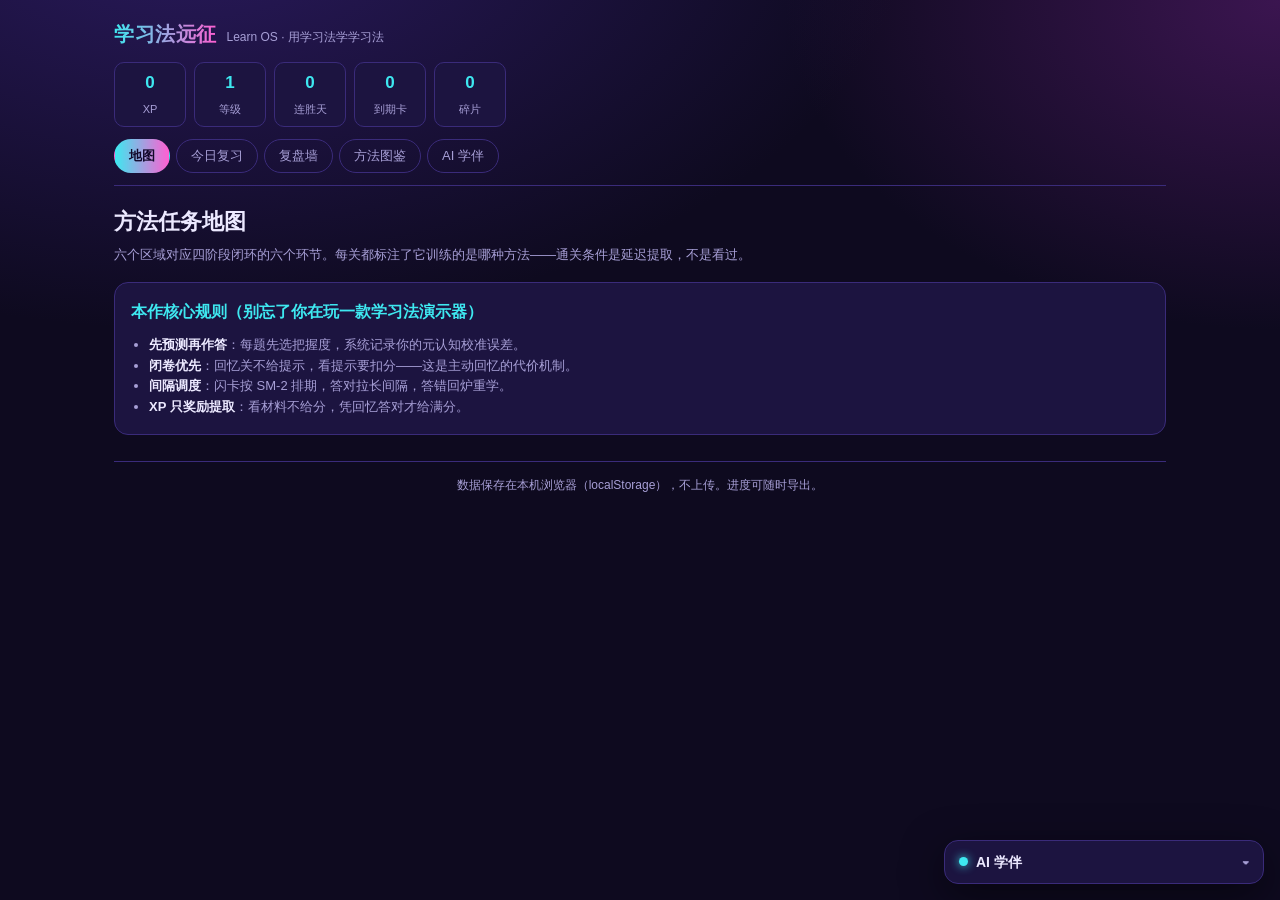
==== assets/scaffold/index.html @ c5a6604c "feat: learn-site-builder — 按学习科学生成学习网站的 AI skill - SKILL.md + 8 份方法论文档（学习科学 / 机制 / 内容配方 / 反模式 / 学伴 /" ====
<!DOCTYPE html>
<html lang="zh-CN">
<head>
<meta charset="utf-8">
<meta name="viewport" content="width=device-width,initial-scale=1,viewport-fit=cover">
<title>学习法远征 · Learn OS</title>
<link rel="stylesheet" href="styles.css">
</head>
<body>

<div id="app">

  <!-- ============ 顶部 HUD ============ -->
  <header class="hud">
    <div class="hud-left">
      <div class="logo">学习法远征</div>
      <div class="sub">Learn OS · 用学习法学学习法</div>
    </div>
    <div class="hud-stats">
      <div class="stat"><span class="v" id="hud-xp">0</span><span class="k">XP</span></div>
      <div class="stat"><span class="v" id="hud-lv">1</span><span class="k">等级</span></div>
      <div class="stat"><span class="v" id="hud-streak">0</span><span class="k">连胜天</span></div>
      <div class="stat"><span class="v" id="hud-due">0</span><span class="k">到期卡</span></div>
      <div class="stat"><span class="v" id="hud-frag">0</span><span class="k">碎片</span></div>
    </div>
    <nav class="hud-nav">
      <button class="tab active" data-view="map">地图</button>
      <button class="tab" data-view="recall">今日复习</button>
      <button class="tab" data-view="wall">复盘墙</button>
      <button class="tab" data-view="library">方法图鉴</button>
      <button class="tab" data-view="companion">AI 学伴</button>
    </nav>
  </header>

  <!-- ============ 主区 ============ -->
  <main id="main">

    <!-- ---------- 地图视图 ---------- -->
    <section class="view" id="view-map">
      <div class="view-head">
        <h1>方法任务地图</h1>
        <p>六个区域对应四阶段闭环的六个环节。每关都标注了它训练的是哪种方法——通关条件是延迟提取，不是看过。</p>
      </div>
      <div class="map" id="map-grid"></div>

      <div class="panel">
        <h3>本作核心规则（别忘了你在玩一款学习法演示器）</h3>
        <ul class="rules">
          <li><b>先预测再作答</b>：每题先选把握度，系统记录你的元认知校准误差。</li>
          <li><b>闭卷优先</b>：回忆关不给提示，看提示要扣分——这是主动回忆的代价机制。</li>
          <li><b>间隔调度</b>：闪卡按 SM-2 排期，答对拉长间隔，答错回炉重学。</li>
          <li><b>XP 只奖励提取</b>：看材料不给分，凭回忆答对才给满分。</li>
        </ul>
      </div>
    </section>

    <!-- ---------- 今日复习（SM-2 队列） ---------- -->
    <section class="view hidden" id="view-recall">
      <div class="view-head">
        <h1>今日复习队列</h1>
        <p>SM-2 调度：到期卡优先，新卡每日上限 20 张。评分决定下次出现的时间，答错立刻回炉。</p>
      </div>
      <div class="recall-wrap">
        <div class="card-box" id="recall-box">
          <div class="card-face" id="recall-front"></div>
          <div class="card-face hidden" id="recall-back"></div>
          <div class="card-meta" id="recall-meta"></div>
        </div>
        <div class="grade-row hidden" id="recall-grades">
          <button class="g g1" data-g="1">忘记</button>
          <button class="g g3" data-g="3">困难</button>
          <button class="g g4" data-g="4">良好</button>
          <button class="g g5" data-g="5">轻松</button>
        </div>
        <div class="row-btns">
          <button class="btn primary" id="recall-show">显示答案</button>
          <button class="btn ghost" id="recall-skip">跳过本张</button>
        </div>
        <div class="queue-info" id="queue-info"></div>
      </div>
    </section>

    <!-- ---------- 复盘墙 ---------- -->
    <section class="view hidden" id="view-wall">
      <div class="view-head">
        <h1>复盘成就墙</h1>
        <p>这里不显示你"学了多久"，只显示你能取出来多少。</p>
      </div>
      <div class="wall-grid">
        <div class="panel">
          <h3>六区域掌握度</h3>
          <div id="mastery-rings" class="rings"></div>
        </div>
        <div class="panel">
          <h3>错因分布</h3>
          <div id="mistake-bars" class="bars"></div>
          <p class="hint">知识性错误占比下降才算真进步；表达类错误下降可能只是熟练度。</p>
        </div>
        <div class="panel">
          <h3>元认知校准</h3>
          <div id="calib" class="calib"></div>
          <p class="hint">校准误差 = |预测正确率 − 实际正确率|。误差越小，你越清楚自己哪里不会。</p>
        </div>
        <div class="panel">
          <h3>连胜日历 · 近 14 天</h3>
          <div id="streak-cal" class="cal"></div>
        </div>
        <div class="panel">
          <h3>成就</h3>
          <div id="achv" class="achv"></div>
        </div>
        <div class="panel">
          <h3>数据导出</h3>
          <p class="hint">所有进度可导出，避免平台锁定与黑箱算法。</p>
          <div class="row-btns">
            <button class="btn" id="exp-csv">导出 Anki 卡包 (CSV)</button>
            <button class="btn" id="exp-json">导出学习日志 (JSON)</button>
            <button class="btn danger" id="exp-reset">清空进度</button>
          </div>
        </div>
      </div>
    </section>

    <!-- ---------- 方法图鉴 ---------- -->
    <section class="view hidden" id="view-library">
      <div class="view-head">
        <h1>18 种方法图鉴</h1>
        <p>按证据强度分层：第一梯队无条件优先，第二梯队基础扎实后叠加，辅助类只做配角，最后一类请当反面教材。</p>
        <div class="row-btns" id="lib-filter">
          <button class="btn small" data-f="all">全部 18</button>
          <button class="btn small" data-f="1">第一梯队</button>
          <button class="btn small" data-f="2">第二梯队</button>
          <button class="btn small" data-f="3">辅助</button>
          <button class="btn small" data-f="4">误传</button>
        </div>
      </div>
      <div class="lib-grid" id="lib-grid"></div>
    </section>

    <!-- ---------- AI 学伴 ---------- -->
    <section class="view hidden" id="view-companion">
      <div class="view-head">
        <h1>AI 学伴 · 提示词库</h1>
        <p>规则：AI 只做追问者、生成器、诊断者。默认不给你答案，你独立作答之后它才批改。下面是可直接复制的提示词。</p>
      </div>
      <div class="prompt-grid" id="prompt-grid"></div>
      <div class="panel">
        <h3>三条不可让渡的红线</h3>
        <ul class="rules">
          <li><b>先生成，后辅助</b>：任何任务先独立做，AI 只做批改与追问。</li>
          <li><b>答案不算产出</b>：不看 AI 文本重写一次，才算完成。</li>
          <li><b>事实必核查</b>：AI 给的数字与引用，一律二次检索。</li>
        </ul>
      </div>
    </section>

    <!-- ---------- 关卡视图 ---------- -->
    <section class="view hidden" id="view-level">
      <button class="btn ghost back" id="level-back">← 返回地图</button>
      <div class="level-head">
        <div class="lv-tag" id="lv-tag"></div>
        <h1 id="lv-title"></h1>
        <p id="lv-brief"></p>
        <div class="lv-method" id="lv-method"></div>
      </div>
      <div class="progress-line"><div class="progress-bar" id="lv-progress"></div></div>
      <div class="stage" id="lv-stage"></div>
      <div class="row-btns" id="lv-actions"></div>
      <div class="feedback hidden" id="lv-feedback"></div>
    </section>

  </main>

  <!-- ============ AI 学伴浮动面板 ============ -->
  <aside id="npc" class="npc">
    <div class="npc-head" id="npc-toggle">
      <span class="dot"></span>
      <span>AI 学伴</span>
      <span class="caret">▾</span>
    </div>
    <div class="npc-body" id="npc-body">
      <div class="chat" id="npc-chat"></div>
      <input id="npc-input" class="npc-input" placeholder="先写下你自己的答案，再让学伴追问…">
      <div class="row-btns">
        <button class="btn small" id="npc-ask">让学伴追问</button>
        <button class="btn small ghost" id="npc-mode">模式：只追问</button>
      </div>
      <div class="npc-tip">学伴默认不给答案。切到"批改"模式才会评价你的作答。</div>
    </div>
  </aside>

  <footer class="foot">
    数据保存在本机浏览器（localStorage），不上传。进度可随时导出。
  </footer>
</div>

<script src="data.js"></script>
<script src="lessons.js"></script>
<script src="engine.js"></script>
<script src="app.js"></script>
</body>
</html>
---- assets/scaffold/styles.css ----
:root{
  --bg:#0e0a1f; --bg2:#161033; --panel:#1c1440; --panel2:#241a52;
  --line:#3a2b7a; --txt:#ece9ff; --dim:#a79fd6;
  --cyan:#3ee8f0; --mag:#ff5fd2; --gold:#ffd166; --ok:#4ade80; --bad:#ff6b6b;
  --radius:14px;
}
*{box-sizing:border-box;-webkit-tap-highlight-color:transparent}
html,body{margin:0;padding:0}
body{
  background:radial-gradient(1200px 700px at 15% -10%,#2a1a5e 0%,transparent 60%),
             radial-gradient(900px 600px at 100% 0%,#3b1550 0%,transparent 55%),
             var(--bg);
  color:var(--txt);
  font-family:-apple-system,BlinkMacSystemFont,"PingFang SC","Microsoft YaHei","Helvetica Neue",Arial,sans-serif;
  font-size:15px; line-height:1.6; min-height:100vh;
}
#app{max-width:1080px;margin:0 auto;padding:0 14px 40px}
.hidden{display:none !important}
h1{font-size:22px;margin:0 0 6px}
h3{margin:0 0 10px;font-size:16px;color:var(--cyan)}
p{margin:0 0 10px}

/* ---------- HUD ---------- */
.hud{padding:18px 0 12px;border-bottom:1px solid var(--line);margin-bottom:18px}
.hud-left{display:flex;align-items:baseline;gap:10px;flex-wrap:wrap}
.logo{font-size:20px;font-weight:800;letter-spacing:.5px;
  background:linear-gradient(90deg,var(--cyan),var(--mag));-webkit-background-clip:text;background-clip:text;color:transparent}
.sub{color:var(--dim);font-size:12px}
.hud-stats{display:flex;gap:8px;flex-wrap:wrap;margin:12px 0}
.stat{background:var(--panel);border:1px solid var(--line);border-radius:10px;padding:6px 12px;min-width:72px;text-align:center}
.stat .v{display:block;font-weight:800;font-size:17px;color:var(--cyan)}
.stat .k{font-size:11px;color:var(--dim)}
.hud-nav{display:flex;gap:6px;flex-wrap:wrap;margin-top:6px}
.tab{background:transparent;border:1px solid var(--line);color:var(--dim);
  padding:7px 14px;border-radius:999px;font-size:13px;cursor:pointer}
.tab.active{background:linear-gradient(90deg,var(--cyan),var(--mag));color:#12082a;border-color:transparent;font-weight:700}
.tab:hover{color:var(--txt)}

/* ---------- 通用 ---------- */
.view-head{margin-bottom:16px}
.view-head p{color:var(--dim);font-size:13px;max-width:720px}
.panel{background:var(--panel);border:1px solid var(--line);border-radius:var(--radius);padding:16px;margin-bottom:14px}
.rules{margin:0;padding-left:18px;color:var(--dim);font-size:13px}
.rules b{color:var(--txt)}
.hint{color:var(--dim);font-size:12px}
.btn{background:var(--panel2);border:1px solid var(--line);color:var(--txt);
  padding:10px 16px;border-radius:10px;cursor:pointer;font-size:14px}
.btn:hover{border-color:var(--cyan)}
.btn.primary{background:linear-gradient(90deg,var(--cyan),#5ab8ff);color:#0b0620;font-weight:700;border-color:transparent}
.btn.ghost{background:transparent}
.btn.danger{border-color:#7a2b4a;color:#ff9bb0}
.btn.small{padding:7px 12px;font-size:13px}
.btn:disabled{opacity:.45;cursor:not-allowed}
.row-btns{display:flex;gap:8px;flex-wrap:wrap;margin-top:12px}

/* ---------- 地图 ---------- */
.map{display:grid;grid-template-columns:repeat(auto-fill,minmax(300px,1fr));gap:14px}
.region{background:var(--panel);border:1px solid var(--line);border-radius:var(--radius);padding:14px;position:relative;overflow:hidden}
.region:before{content:"";position:absolute;inset:0;background:linear-gradient(135deg,rgba(62,232,240,.08),transparent 45%);pointer-events:none}
.region h2{margin:0 0 4px;font-size:17px}
.region .rdesc{color:var(--dim);font-size:12px;margin-bottom:10px}
.ring{width:46px;height:46px;float:right;margin-left:10px}
.lvlist{list-style:none;margin:0;padding:0}
.lvitem{display:flex;align-items:center;gap:10px;padding:9px 10px;border-radius:10px;
  background:var(--panel2);border:1px solid transparent;margin-bottom:8px;cursor:pointer;font-size:13px}
.lvitem:hover{border-color:var(--cyan)}
.lvitem.locked{opacity:.5;cursor:not-allowed}
.lvitem.done{border-color:rgba(74,222,128,.5)}
.lvitem .lvname{flex:1}
.lvitem .badge{font-size:11px;color:var(--dim);border:1px solid var(--line);padding:2px 7px;border-radius:999px}
.lvitem .best{color:var(--gold);font-size:12px;font-weight:700}

/* ---------- 闪卡 ---------- */
.recall-wrap{max-width:760px}
.card-box{background:var(--panel);border:1px solid var(--line);border-radius:16px;padding:26px 20px;min-height:190px;
  display:flex;flex-direction:column;justify-content:center;align-items:center;text-align:center}
.card-face{font-size:18px;line-height:1.7}
.card-face .q{color:var(--cyan);font-weight:700;display:block;margin-bottom:8px;font-size:14px}
.card-meta{margin-top:14px;font-size:12px;color:var(--dim)}
.grade-row{display:flex;gap:8px;margin-top:14px;flex-wrap:wrap}
.g{flex:1;min-width:80px;padding:12px;border-radius:10px;border:1px solid var(--line);background:var(--panel);color:var(--txt);cursor:pointer;font-size:14px}
.g1{border-color:#7a3b3b}.g3{border-color:#7a6a3b}.g4{border-color:#3b7a5a}.g5{border-color:#3b7a7a}
.g small{display:block;font-size:11px;color:var(--dim)}
.queue-info{margin-top:14px;color:var(--dim);font-size:13px}

/* ---------- 复盘墙 ---------- */
.wall-grid{display:grid;grid-template-columns:repeat(auto-fill,minmax(300px,1fr));gap:14px}
.rings{display:grid;grid-template-columns:repeat(3,1fr);gap:10px}
.ring-cell{text-align:center}
.ring-cell span{display:block;font-size:12px;color:var(--dim);margin-top:4px}
.bars .bar{margin-bottom:9px}
.bars .bar .lb{display:flex;justify-content:space-between;font-size:12px;color:var(--dim)}
.bars .bar .tr{height:8px;background:var(--panel2);border-radius:6px;overflow:hidden;margin-top:3px}
.bars .bar .fl{height:100%;background:linear-gradient(90deg,var(--mag),var(--cyan))}
.calib .big{font-size:30px;font-weight:800;color:var(--gold)}
.calib .sm{color:var(--dim);font-size:12px}
.cal{display:grid;grid-template-columns:repeat(14,1fr);gap:5px}
.cal i{height:26px;border-radius:6px;background:var(--panel2);display:block}
.cal i.on{background:linear-gradient(180deg,var(--cyan),var(--mag))}
.achv{display:flex;flex-wrap:wrap;gap:8px}
.achv span{border:1px solid var(--line);border-radius:999px;padding:5px 12px;font-size:12px;color:var(--dim)}
.achv span.got{border-color:var(--gold);color:var(--gold);font-weight:700}

/* ---------- 提示词 ---------- */
.prompt-grid{display:grid;grid-template-columns:repeat(auto-fill,minmax(320px,1fr));gap:14px}
.pcard{background:var(--panel);border:1px solid var(--line);border-radius:var(--radius);padding:14px}
.pcard h4{margin:0 0 4px;font-size:15px}
.pcard .role{font-size:12px;color:var(--mag);margin-bottom:8px}
.pcard pre{white-space:pre-wrap;background:#120c2c;border:1px solid var(--line);border-radius:10px;
  padding:10px;font-size:12.5px;color:#d8d2ff;margin:0 0 10px;line-height:1.6;
  font-family:-apple-system,"PingFang SC",sans-serif}

/* ---------- 关卡 ---------- */
.back{margin-bottom:12px}
.level-head{margin-bottom:14px}
.lv-tag{display:inline-block;font-size:12px;color:var(--cyan);border:1px solid var(--line);
  padding:3px 10px;border-radius:999px;margin-bottom:8px}
.lv-method{font-size:12px;color:var(--dim);margin-top:6px}
.lv-method b{color:var(--mag)}
.progress-line{height:6px;background:var(--panel2);border-radius:4px;overflow:hidden;margin-bottom:16px}
.progress-bar{height:100%;width:0;background:linear-gradient(90deg,var(--cyan),var(--mag));transition:width .3s}
.stage{background:var(--panel);border:1px solid var(--line);border-radius:var(--radius);padding:18px;min-height:180px}
.stage h4{margin:0 0 10px;font-size:16px}
.material{background:#120c2c;border-left:3px solid var(--cyan);padding:12px;border-radius:8px;
  font-size:13.5px;color:#d8d2ff;margin-bottom:14px;white-space:pre-wrap}
.opts{display:grid;gap:9px}
.opt{background:var(--panel2);border:1px solid var(--line);border-radius:10px;padding:11px 13px;cursor:pointer;font-size:14px;text-align:left;color:var(--txt)}
.opt:hover{border-color:var(--cyan)}
.opt.sel{border-color:var(--cyan);background:#2a1f5e}
.opt.right{border-color:var(--ok);background:rgba(74,222,128,.12)}
.opt.wrong{border-color:var(--bad);background:rgba(255,107,107,.12)}
textarea.ans{width:100%;min-height:120px;background:#120c2c;border:1px solid var(--line);border-radius:10px;
  color:var(--txt);padding:12px;font-size:14px;line-height:1.7;resize:vertical;
  font-family:-apple-system,"PingFang SC",sans-serif}
.conf-row{display:flex;gap:8px;align-items:center;margin:12px 0;flex-wrap:wrap}
.conf{background:var(--panel2);border:1px solid var(--line);border-radius:8px;padding:7px 12px;cursor:pointer;font-size:13px;color:var(--txt)}
.conf.sel{border-color:var(--mag);color:var(--mag);font-weight:700}
.feedback{margin-top:14px;background:var(--panel);border:1px solid var(--line);border-left:3px solid var(--cyan);
  border-radius:10px;padding:14px;font-size:13.5px}
.feedback.bad{border-left-color:var(--bad)}
.feedback.good{border-left-color:var(--ok)}
.feedback .kwd{color:var(--gold)}
.boss-mix{display:flex;gap:8px;flex-wrap:wrap;margin-bottom:12px}
.pill{border:1px solid var(--line);border-radius:999px;padding:4px 11px;font-size:12px;color:var(--dim)}
.pill.hot{border-color:var(--mag);color:var(--mag)}

/* ---------- NPC ---------- */
.npc{position:fixed;right:16px;bottom:16px;width:320px;max-width:calc(100vw - 32px);
  background:var(--panel);border:1px solid var(--line);border-radius:14px;overflow:hidden;z-index:50;
  box-shadow:0 12px 40px rgba(0,0,0,.5)}
.npc-head{display:flex;align-items:center;gap:8px;padding:10px 14px;cursor:pointer;font-size:14px;font-weight:700}
.npc-head .dot{width:9px;height:9px;border-radius:50%;background:var(--cyan);box-shadow:0 0 10px var(--cyan)}
.npc-head .caret{margin-left:auto;color:var(--dim)}
.npc-body{padding:0 14px 14px;display:none}
.npc.open .npc-body{display:block}
.chat{max-height:220px;overflow:auto;background:#120c2c;border:1px solid var(--line);border-radius:10px;padding:10px;margin-bottom:10px;font-size:13px}
.chat div{margin-bottom:8px}
.chat .me{text-align:right;color:var(--cyan)}
.chat .ai{color:#e6dfff}
.chat .ai:before{content:"学伴 · ";color:var(--mag)}
.npc-input{width:100%;background:#120c2c;border:1px solid var(--line);border-radius:10px;color:var(--txt);padding:9px;font-size:13px;
  font-family:inherit}
.npc-tip{font-size:11px;color:var(--dim);margin-top:8px}
.foot{text-align:center;color:var(--dim);font-size:12px;margin-top:26px;padding-top:14px;border-top:1px solid var(--line)}

@media (max-width:640px){
  .hud-stats .stat{min-width:60px;padding:5px 9px}
  .stat .v{font-size:15px}
  .npc{width:calc(100vw - 24px);right:12px;bottom:12px}
  .rings{grid-template-columns:repeat(2,1fr)}
  .cal{grid-template-columns:repeat(7,1fr)}
}

/* ---------- 方法图鉴 ---------- */
.lib-grid{display:grid;grid-template-columns:repeat(auto-fill,minmax(300px,1fr));gap:14px}
.mcard{background:var(--panel);border:1px solid var(--line);border-radius:var(--radius);padding:14px}
.mcard.t1{border-left:3px solid var(--cyan)}
.mcard.t2{border-left:3px solid var(--mag)}
.mcard.t3{border-left:3px solid var(--dim)}
.mcard.t4{border-left:3px solid var(--bad)}
.mcard h4{margin:0 0 6px;font-size:15px;display:flex;justify-content:space-between;gap:8px;align-items:baseline}
.mcard .rate{font-size:11px;color:var(--gold);white-space:nowrap}
.mcard .num{font-size:12px;color:var(--cyan);margin-bottom:6px}
.mcard .why{font-size:12.5px;color:var(--dim);margin-bottom:8px}
.mcard ol{margin:0 0 8px;padding-left:18px;font-size:12.5px}
.mcard ol li{margin-bottom:3px}
.mcard .mis{font-size:12px;color:#ff9bb0;border-top:1px dashed var(--line);padding-top:8px}
.mcard .tiername{font-size:11px;color:var(--dim);margin-bottom:8px}

/* ---------- 教材关 ---------- */
.lesson-step{font-size:12px;color:var(--dim);margin-bottom:10px;letter-spacing:.5px}
.essence{background:linear-gradient(90deg,rgba(62,232,240,.14),transparent);
  border-left:3px solid var(--cyan);padding:12px 14px;border-radius:8px;font-size:15px;font-weight:700;margin-top:10px}
.material.hook{border-left-color:var(--gold);font-size:14px}
.blk{background:var(--panel2);border:1px solid var(--line);border-radius:10px;padding:12px 14px;margin-bottom:10px;font-size:13.5px;line-height:1.75}
.blk-t{font-size:12px;color:var(--cyan);margin-bottom:6px;font-weight:700}
pre.viz{white-space:pre-wrap;background:#120c2c;border:1px solid var(--line);border-radius:8px;padding:12px;
  font-size:13px;color:#cfc7ff;margin:0;line-height:1.8;font-family:ui-monospace,Menlo,Consolas,monospace}

/* ---------- 生动化卡背 ---------- */
.vivid{text-align:left;font-size:13.5px;line-height:1.85;white-space:pre-wrap}
.vivid b{color:var(--gold)}

/* ---------- 初见面状态标签 ---------- */
.tag-new,.tag-ok{display:inline-block;font-size:11px;padding:2px 8px;border-radius:999px;margin-right:6px;font-weight:700}
.tag-new{background:rgba(255,107,107,.16);border:1px solid #7a3b3b;color:#ff9bb0}
.tag-ok{background:rgba(74,222,128,.14);border:1px solid #3b7a5a;color:#86efac}
.card-meta{font-size:12px;color:var(--dim);line-height:1.6}
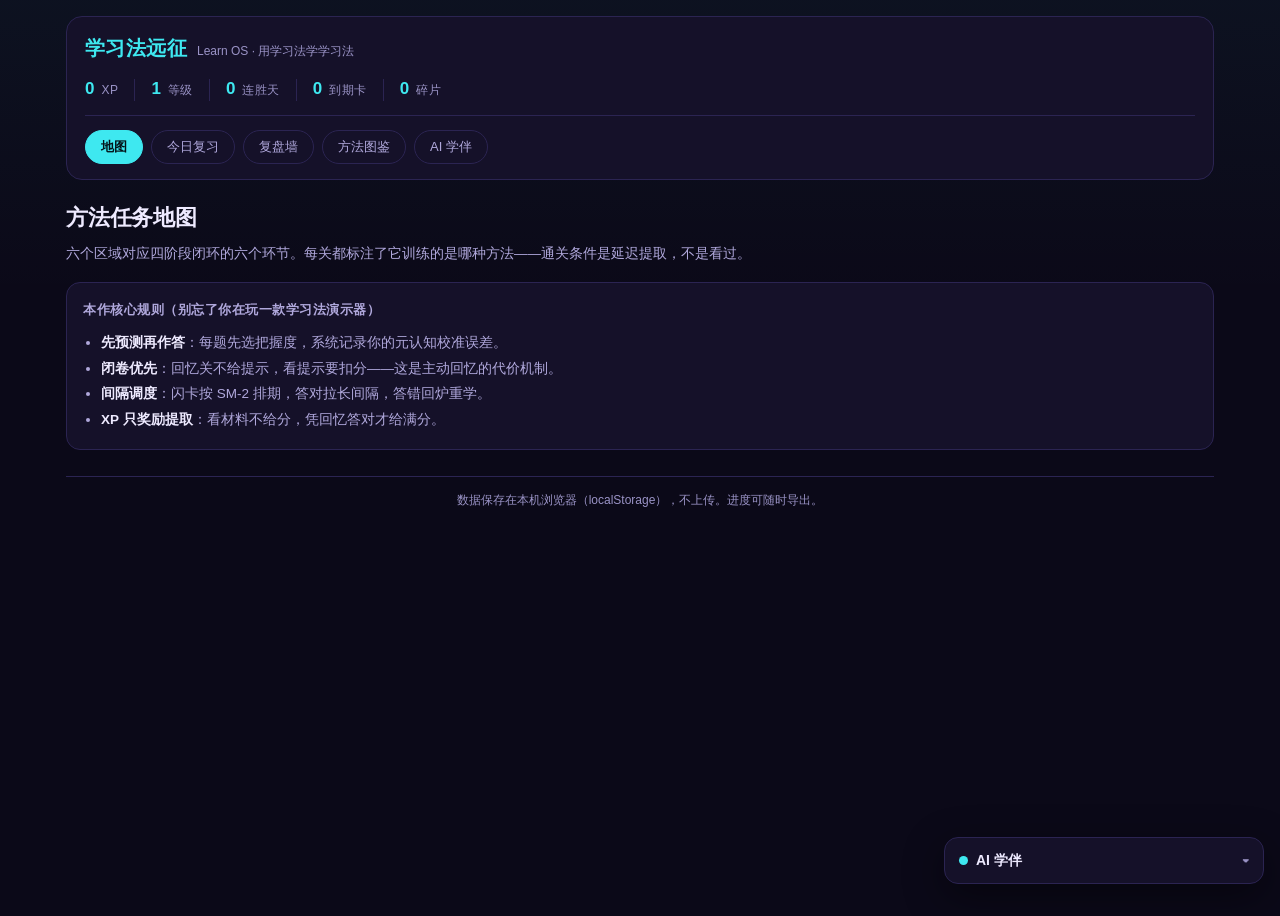
==== commit 1c07dc96: "style: 把精读站的界面规范同步到脚手架 - 表面三级 --surf1/2/3（全部带紫调），替代原来的纯色深底 - 7 处 border-left 色条 → 同色淡底 + 1px 同色描边（ma" ====
--- a/assets/scaffold/index.html
+++ b/assets/scaffold/index.html
@@ -44,7 +44,7 @@
       <div class="map" id="map-grid"></div>
 
       <div class="panel">
-        <h3>本作核心规则（别忘了你在玩一款学习法演示器）</h3>
+        <h2>本作核心规则（别忘了你在玩一款学习法演示器）</h2>
         <ul class="rules">
           <li><b>先预测再作答</b>：每题先选把握度，系统记录你的元认知校准误差。</li>
           <li><b>闭卷优先</b>：回忆关不给提示，看提示要扣分——这是主动回忆的代价机制。</li>
@@ -88,29 +88,29 @@
       </div>
       <div class="wall-grid">
         <div class="panel">
-          <h3>六区域掌握度</h3>
+          <h2>六区域掌握度</h2>
           <div id="mastery-rings" class="rings"></div>
         </div>
         <div class="panel">
-          <h3>错因分布</h3>
+          <h2>错因分布</h2>
           <div id="mistake-bars" class="bars"></div>
           <p class="hint">知识性错误占比下降才算真进步；表达类错误下降可能只是熟练度。</p>
         </div>
         <div class="panel">
-          <h3>元认知校准</h3>
+          <h2>元认知校准</h2>
           <div id="calib" class="calib"></div>
           <p class="hint">校准误差 = |预测正确率 − 实际正确率|。误差越小，你越清楚自己哪里不会。</p>
         </div>
         <div class="panel">
-          <h3>连胜日历 · 近 14 天</h3>
+          <h2>连胜日历 · 近 14 天</h2>
           <div id="streak-cal" class="cal"></div>
         </div>
         <div class="panel">
-          <h3>成就</h3>
+          <h2>成就</h2>
           <div id="achv" class="achv"></div>
         </div>
         <div class="panel">
-          <h3>数据导出</h3>
+          <h2>数据导出</h2>
           <p class="hint">所有进度可导出，避免平台锁定与黑箱算法。</p>
           <div class="row-btns">
             <button class="btn" id="exp-csv">导出 Anki 卡包 (CSV)</button>
@@ -145,7 +145,7 @@
       </div>
       <div class="prompt-grid" id="prompt-grid"></div>
       <div class="panel">
-        <h3>三条不可让渡的红线</h3>
+        <h2>三条不可让渡的红线</h2>
         <ul class="rules">
           <li><b>先生成，后辅助</b>：任何任务先独立做，AI 只做批改与追问。</li>
           <li><b>答案不算产出</b>：不看 AI 文本重写一次，才算完成。</li>
--- a/assets/scaffold/styles.css
+++ b/assets/scaffold/styles.css
@@ -1,208 +1,282 @@
+/* ============================================================
+   learn-site-builder · scaffold 样式
+   设计取向：深色、紫调、单一信号色。三条禁止：
+     · 不用左侧色条（callout 用「同色淡底 + 同色 1px 描边 + 同色标题」）
+     · 不用装饰性渐变（文字渐变 / 按钮渐变 / 径向光晕一律不要）
+     · 不嵌套卡片（正文容器本身不做成卡片）
+   ============================================================ */
 :root{
-  --bg:#0e0a1f; --bg2:#161033; --panel:#1c1440; --panel2:#241a52;
-  --line:#3a2b7a; --txt:#ece9ff; --dim:#a79fd6;
-  --cyan:#3ee8f0; --mag:#ff5fd2; --gold:#ffd166; --ok:#4ade80; --bad:#ff6b6b;
+  /* 表面：三级明度，全部带紫调，不用纯黑纯灰 */
+  --bg:#0b0918;
+  --surf1:#151129;
+  --surf2:#1c1735;
+  --surf3:#241d45;
+  /* 旧变量名保留，避免 JS 内联样式失效 */
+  --panel:var(--surf1);
+  --panel2:var(--surf2);
+  --line:#2b2452;
+  --line2:#3d3470;
+  /* 文字 */
+  --txt:#eeeaff;
+  --dim:#b0a8dc;
+  --hint:#9a93c6;
+  /* 信号色：只有一支电青；金给成就，品红只给 AI */
+  --cyan:#3ee8f0;
+  --cyan-ink:#04141a;
+  --mag:#ff5fd2;
+  --gold:#ffd166;
+  --ok:#4ade80;
+  --bad:#ff7a7a;
   --radius:14px;
 }
 *{box-sizing:border-box;-webkit-tap-highlight-color:transparent}
 html,body{margin:0;padding:0}
 body{
-  background:radial-gradient(1200px 700px at 15% -10%,#2a1a5e 0%,transparent 60%),
-             radial-gradient(900px 600px at 100% 0%,#3b1550 0%,transparent 55%),
-             var(--bg);
+  background-color:var(--bg);
+  /* 顶部一层极淡的冷色洗底，取代原来的两团径向光晕 */
+  background-image:linear-gradient(180deg,rgba(62,232,240,.04),rgba(62,232,240,0) 300px);
+  background-attachment:fixed;
   color:var(--txt);
   font-family:-apple-system,BlinkMacSystemFont,"PingFang SC","Microsoft YaHei","Helvetica Neue",Arial,sans-serif;
-  font-size:15px; line-height:1.6; min-height:100vh;
-}
-#app{max-width:1080px;margin:0 auto;padding:0 14px 40px}
+  font-size:15px; line-height:1.65; min-height:100vh;
+  -webkit-font-smoothing:antialiased;
+}
+#app{max-width:1180px;margin:0 auto;padding:0 16px 40px}
 .hidden{display:none !important}
-h1{font-size:22px;margin:0 0 6px}
-h3{margin:0 0 10px;font-size:16px;color:var(--cyan)}
+h1{font-size:22px;margin:0 0 6px;letter-spacing:-.01em}
+h2{margin:0 0 10px;font-size:16px;font-weight:700;color:var(--txt);letter-spacing:0}
+h3{margin:0 0 8px;font-size:14px;font-weight:700;color:var(--dim)}
 p{margin:0 0 10px}
 
+/* ---------- 浏览器自带的那些面 ----------
+   选中态、焦点环、滚动条、光标、表格数字：这些也是设计的一部分 */
+::selection{background:rgba(62,232,240,.26);color:#fff}
+:focus-visible{outline:2px solid var(--cyan);outline-offset:2px;border-radius:6px}
+input,textarea,select{caret-color:var(--cyan)}
+a{color:var(--cyan);text-underline-offset:2px}
+*{scrollbar-width:thin;scrollbar-color:rgba(176,168,220,.28) transparent}
+::-webkit-scrollbar{width:10px;height:10px}
+::-webkit-scrollbar-track{background:transparent}
+::-webkit-scrollbar-thumb{background:rgba(176,168,220,.24);border-radius:6px;border:3px solid transparent;background-clip:content-box}
+::-webkit-scrollbar-thumb:hover{background:rgba(176,168,220,.4);background-clip:content-box}
+
 /* ---------- HUD ---------- */
-.hud{padding:18px 0 12px;border-bottom:1px solid var(--line);margin-bottom:18px}
+.hud{background:var(--surf1);border:1px solid var(--line);border-radius:16px;
+  padding:15px 18px;margin:16px 0 20px}
 .hud-left{display:flex;align-items:baseline;gap:10px;flex-wrap:wrap}
-.logo{font-size:20px;font-weight:800;letter-spacing:.5px;
-  background:linear-gradient(90deg,var(--cyan),var(--mag));-webkit-background-clip:text;background-clip:text;color:transparent}
-.sub{color:var(--dim);font-size:12px}
-.hud-stats{display:flex;gap:8px;flex-wrap:wrap;margin:12px 0}
-.stat{background:var(--panel);border:1px solid var(--line);border-radius:10px;padding:6px 12px;min-width:72px;text-align:center}
-.stat .v{display:block;font-weight:800;font-size:17px;color:var(--cyan)}
-.stat .k{font-size:11px;color:var(--dim)}
-.hud-nav{display:flex;gap:6px;flex-wrap:wrap;margin-top:6px}
+.logo{font-size:20px;font-weight:800;letter-spacing:.02em;color:var(--cyan)}
+.sub{color:var(--hint);font-size:12px}
+/* 五个小卡改成一条信息带：首屏省下约 40px，也不再有「仪表盘卡片墙」的味道 */
+.hud-stats{display:flex;flex-wrap:wrap;align-items:baseline;margin:14px 0 0;gap:0}
+.stat{display:flex;align-items:baseline;gap:7px;min-width:0;padding:0 16px;
+  border:0;border-left:1px solid var(--line);background:none;text-align:left}
+.stat:first-child{padding-left:0;border-left:0}
+.stat .v{display:inline;font-weight:800;font-size:17px;color:var(--cyan);
+  font-variant-numeric:tabular-nums;line-height:1.2}
+.stat .k{display:inline;font-size:12px;color:var(--hint);letter-spacing:.04em}
+.hud-nav{display:flex;gap:8px;flex-wrap:wrap;margin-top:14px;padding-top:14px;border-top:1px solid var(--line)}
 .tab{background:transparent;border:1px solid var(--line);color:var(--dim);
-  padding:7px 14px;border-radius:999px;font-size:13px;cursor:pointer}
-.tab.active{background:linear-gradient(90deg,var(--cyan),var(--mag));color:#12082a;border-color:transparent;font-weight:700}
-.tab:hover{color:var(--txt)}
+  padding:7px 15px;border-radius:999px;font-size:13px;cursor:pointer;
+  transition:color .13s,border-color .13s,background .13s}
+.tab:hover{color:var(--txt);border-color:var(--line2)}
+.tab.active{background:var(--cyan);border-color:var(--cyan);color:var(--cyan-ink);font-weight:700}
 
 /* ---------- 通用 ---------- */
 .view-head{margin-bottom:16px}
-.view-head p{color:var(--dim);font-size:13px;max-width:720px}
-.panel{background:var(--panel);border:1px solid var(--line);border-radius:var(--radius);padding:16px;margin-bottom:14px}
-.rules{margin:0;padding-left:18px;color:var(--dim);font-size:13px}
+.view-head p{color:var(--dim);font-size:13.5px;max-width:720px;line-height:1.75}
+.panel{background:var(--surf1);border:1px solid var(--line);border-radius:var(--radius);padding:16px;margin-bottom:14px}
+/* 面板里的小标题：比正文重一档，但不抢信号色 */
+.panel>h2{font-size:13px;color:var(--dim);letter-spacing:.04em;font-weight:700;margin-bottom:10px}
+.rules{margin:0;padding-left:18px;color:var(--dim);font-size:13.5px;line-height:1.9}
 .rules b{color:var(--txt)}
-.hint{color:var(--dim);font-size:12px}
-.btn{background:var(--panel2);border:1px solid var(--line);color:var(--txt);
-  padding:10px 16px;border-radius:10px;cursor:pointer;font-size:14px}
-.btn:hover{border-color:var(--cyan)}
-.btn.primary{background:linear-gradient(90deg,var(--cyan),#5ab8ff);color:#0b0620;font-weight:700;border-color:transparent}
+.hint{color:var(--hint);font-size:12px}
+.btn{background:var(--surf2);border:1px solid var(--line);color:var(--txt);
+  padding:10px 16px;border-radius:10px;cursor:pointer;font-size:14px;
+  transition:border-color .13s,background .13s}
+.btn:hover{border-color:var(--line2);background:var(--surf3)}
+.btn.primary{background:var(--cyan);color:var(--cyan-ink);font-weight:700;border-color:var(--cyan)}
+.btn.primary:hover{background:#63eef5}
 .btn.ghost{background:transparent}
-.btn.danger{border-color:#7a2b4a;color:#ff9bb0}
+.btn.danger{border-color:rgba(255,122,122,.45);color:#ffb3b3}
 .btn.small{padding:7px 12px;font-size:13px}
-.btn:disabled{opacity:.45;cursor:not-allowed}
+.btn:disabled{opacity:.55;cursor:not-allowed}
 .row-btns{display:flex;gap:8px;flex-wrap:wrap;margin-top:12px}
 
 /* ---------- 地图 ---------- */
-.map{display:grid;grid-template-columns:repeat(auto-fill,minmax(300px,1fr));gap:14px}
-.region{background:var(--panel);border:1px solid var(--line);border-radius:var(--radius);padding:14px;position:relative;overflow:hidden}
-.region:before{content:"";position:absolute;inset:0;background:linear-gradient(135deg,rgba(62,232,240,.08),transparent 45%);pointer-events:none}
+.map{display:grid;grid-template-columns:repeat(auto-fill,minmax(320px,1fr));gap:16px;align-items:start}
+.region{background:var(--surf1);border:1px solid var(--line);border-radius:16px;padding:16px;position:relative}
 .region h2{margin:0 0 4px;font-size:17px}
-.region .rdesc{color:var(--dim);font-size:12px;margin-bottom:10px}
-.ring{width:46px;height:46px;float:right;margin-left:10px}
-.lvlist{list-style:none;margin:0;padding:0}
+.region .rdesc{color:var(--hint);font-size:12.5px;margin-bottom:10px;line-height:1.7}
+.region .ring{position:absolute;right:16px;top:16px;width:46px;height:46px}
+.region h2{padding-right:56px}
+.lvlist{list-style:none;margin:10px 0 0;padding:0}
 .lvitem{display:flex;align-items:center;gap:10px;padding:9px 10px;border-radius:10px;
-  background:var(--panel2);border:1px solid transparent;margin-bottom:8px;cursor:pointer;font-size:13px}
-.lvitem:hover{border-color:var(--cyan)}
-.lvitem.locked{opacity:.5;cursor:not-allowed}
-.lvitem.done{border-color:rgba(74,222,128,.5)}
-.lvitem .lvname{flex:1}
-.lvitem .badge{font-size:11px;color:var(--dim);border:1px solid var(--line);padding:2px 7px;border-radius:999px}
-.lvitem .best{color:var(--gold);font-size:12px;font-weight:700}
+  background:transparent;border:1px solid transparent;margin-bottom:2px;cursor:pointer;font-size:13.5px;
+  transition:background .13s}
+.lvitem:hover{background:var(--surf3)}
+.lvitem:focus-visible{outline:2px solid var(--cyan);outline-offset:-2px;background:var(--surf3)}
+.lvitem.locked{cursor:not-allowed}
+.lvitem.locked .lvname,.lvitem.locked .badge{color:#8d86b5}
+.lvitem.done .lvname{color:var(--txt)}
+.lvitem .lvname{flex:1;line-height:1.45}
+.lvitem .badge{font-size:12px;color:var(--hint);border:1px solid var(--line);padding:2px 8px;border-radius:999px}
+.lvitem .best{color:var(--gold);font-size:12.5px;font-weight:700;font-variant-numeric:tabular-nums}
 
 /* ---------- 闪卡 ---------- */
 .recall-wrap{max-width:760px}
-.card-box{background:var(--panel);border:1px solid var(--line);border-radius:16px;padding:26px 20px;min-height:190px;
-  display:flex;flex-direction:column;justify-content:center;align-items:center;text-align:center}
-.card-face{font-size:18px;line-height:1.7}
-.card-face .q{color:var(--cyan);font-weight:700;display:block;margin-bottom:8px;font-size:14px}
-.card-meta{margin-top:14px;font-size:12px;color:var(--dim)}
+.card-box{background:var(--surf1);border:1px solid var(--line);border-radius:16px;padding:28px 24px;min-height:190px;
+  display:flex;flex-direction:column;justify-content:center;align-items:stretch;text-align:left}
+.card-face{font-size:17px;line-height:1.75}
+.card-face .q{color:var(--cyan);font-weight:700;display:block;margin-bottom:10px;font-size:14px}
+.card-meta{margin-top:14px;font-size:12.5px;color:var(--hint);line-height:1.7}
 .grade-row{display:flex;gap:8px;margin-top:14px;flex-wrap:wrap}
-.g{flex:1;min-width:80px;padding:12px;border-radius:10px;border:1px solid var(--line);background:var(--panel);color:var(--txt);cursor:pointer;font-size:14px}
-.g1{border-color:#7a3b3b}.g3{border-color:#7a6a3b}.g4{border-color:#3b7a5a}.g5{border-color:#3b7a7a}
-.g small{display:block;font-size:11px;color:var(--dim)}
-.queue-info{margin-top:14px;color:var(--dim);font-size:13px}
+.g{flex:1;min-width:80px;padding:12px;border-radius:10px;border:1px solid var(--line);
+  background:var(--surf2);color:var(--txt);cursor:pointer;font-size:14px;
+  transition:border-color .13s,background .13s}
+.g:hover{background:var(--surf3)}
+.g1{border-color:rgba(255,122,122,.42)}
+.g3{border-color:rgba(255,209,102,.42)}
+.g4{border-color:rgba(74,222,128,.42)}
+.g5{border-color:rgba(62,232,240,.42)}
+.g small{display:block;font-size:12px;color:var(--hint)}
+.queue-info{margin-top:14px;color:var(--hint);font-size:12.5px;line-height:1.7}
 
 /* ---------- 复盘墙 ---------- */
-.wall-grid{display:grid;grid-template-columns:repeat(auto-fill,minmax(300px,1fr));gap:14px}
-.rings{display:grid;grid-template-columns:repeat(3,1fr);gap:10px}
+.wall-grid{display:grid;grid-template-columns:repeat(auto-fill,minmax(320px,1fr));gap:16px;align-items:start}
+.rings{display:grid;grid-template-columns:repeat(3,1fr);gap:12px}
 .ring-cell{text-align:center}
-.ring-cell span{display:block;font-size:12px;color:var(--dim);margin-top:4px}
-.bars .bar{margin-bottom:9px}
-.bars .bar .lb{display:flex;justify-content:space-between;font-size:12px;color:var(--dim)}
-.bars .bar .tr{height:8px;background:var(--panel2);border-radius:6px;overflow:hidden;margin-top:3px}
-.bars .bar .fl{height:100%;background:linear-gradient(90deg,var(--mag),var(--cyan))}
-.calib .big{font-size:30px;font-weight:800;color:var(--gold)}
-.calib .sm{color:var(--dim);font-size:12px}
+.ring-cell span{display:block;font-size:12px;color:var(--hint);margin-top:6px;line-height:1.45}
+.bars .bar{margin-bottom:10px}
+.bars .bar .lb{display:flex;justify-content:space-between;font-size:12.5px;color:var(--dim)}
+.bars .bar .tr{height:8px;background:var(--surf3);border-radius:6px;overflow:hidden;margin-top:4px}
+.bars .bar .fl{height:100%;background:var(--cyan);border-radius:6px}
+.calib .big{font-size:30px;font-weight:800;color:var(--gold);font-variant-numeric:tabular-nums;line-height:1.2}
+.calib .sm{color:var(--hint);font-size:12.5px}
 .cal{display:grid;grid-template-columns:repeat(14,1fr);gap:5px}
-.cal i{height:26px;border-radius:6px;background:var(--panel2);display:block}
-.cal i.on{background:linear-gradient(180deg,var(--cyan),var(--mag))}
+.cal i{height:26px;border-radius:6px;background:var(--surf3);display:block}
+.cal i.on{background:rgba(62,232,240,.55)}
 .achv{display:flex;flex-wrap:wrap;gap:8px}
-.achv span{border:1px solid var(--line);border-radius:999px;padding:5px 12px;font-size:12px;color:var(--dim)}
-.achv span.got{border-color:var(--gold);color:var(--gold);font-weight:700}
-
-/* ---------- 提示词 ---------- */
-.prompt-grid{display:grid;grid-template-columns:repeat(auto-fill,minmax(320px,1fr));gap:14px}
-.pcard{background:var(--panel);border:1px solid var(--line);border-radius:var(--radius);padding:14px}
-.pcard h4{margin:0 0 4px;font-size:15px}
-.pcard .role{font-size:12px;color:var(--mag);margin-bottom:8px}
-.pcard pre{white-space:pre-wrap;background:#120c2c;border:1px solid var(--line);border-radius:10px;
-  padding:10px;font-size:12.5px;color:#d8d2ff;margin:0 0 10px;line-height:1.6;
+.achv span{border:1px solid var(--line);border-radius:999px;padding:5px 12px;font-size:12.5px;color:var(--hint)}
+.achv span.got{border-color:rgba(255,209,102,.45);color:var(--gold);font-weight:700}
+
+/* ---------- 提示词 / 方法图鉴 ---------- */
+.prompt-grid,.lib-grid{display:grid;grid-template-columns:repeat(auto-fill,minmax(320px,1fr));gap:16px;align-items:start}
+.pcard,.mcard{background:var(--surf1);border:1px solid var(--line);border-radius:var(--radius);padding:16px}
+.pcard h2,.mcard h2{margin:0 0 6px;font-size:15px;display:flex;justify-content:space-between;
+  gap:8px;align-items:baseline;letter-spacing:0}
+.pcard .role{font-size:12.5px;color:var(--mag);margin-bottom:8px}
+.pcard pre{white-space:pre-wrap;background:var(--surf2);border:1px solid var(--line);border-radius:10px;
+  padding:11px 12px;font-size:12.5px;color:#d8d2ff;margin:0 0 10px;line-height:1.75;
   font-family:-apple-system,"PingFang SC",sans-serif}
+/* 四档用「描边色」区分，不再用左侧色条 */
+.mcard.t1{border-color:rgba(62,232,240,.3)}
+.mcard.t2{border-color:rgba(255,95,210,.3)}
+.mcard.t3{border-color:var(--line2)}
+.mcard.t4{border-color:rgba(255,122,122,.32)}
+.mcard .rate{font-size:12px;color:var(--gold);white-space:nowrap}
+.mcard .num{font-size:12.5px;color:var(--cyan);margin-bottom:6px}
+.mcard .why{font-size:13px;color:var(--dim);margin-bottom:8px;line-height:1.7}
+.mcard ol{margin:0 0 8px;padding-left:18px;font-size:13px;line-height:1.8}
+.mcard ol li{margin-bottom:3px}
+.mcard .mis{font-size:12.5px;color:#ffb3b3;border-top:1px solid var(--line);padding-top:9px;margin-top:9px}
+.mcard .tiername{font-size:12px;color:var(--hint);margin-bottom:8px;letter-spacing:.04em}
 
 /* ---------- 关卡 ---------- */
 .back{margin-bottom:12px}
 .level-head{margin-bottom:14px}
-.lv-tag{display:inline-block;font-size:12px;color:var(--cyan);border:1px solid var(--line);
+.lv-tag{display:inline-block;font-size:12px;color:var(--cyan);
+  background:rgba(62,232,240,.1);border:1px solid rgba(62,232,240,.3);
   padding:3px 10px;border-radius:999px;margin-bottom:8px}
-.lv-method{font-size:12px;color:var(--dim);margin-top:6px}
+.lv-method{font-size:12.5px;color:var(--hint);margin-top:6px}
 .lv-method b{color:var(--mag)}
-.progress-line{height:6px;background:var(--panel2);border-radius:4px;overflow:hidden;margin-bottom:16px}
-.progress-bar{height:100%;width:0;background:linear-gradient(90deg,var(--cyan),var(--mag));transition:width .3s}
-.stage{background:var(--panel);border:1px solid var(--line);border-radius:var(--radius);padding:18px;min-height:180px}
-.stage h4{margin:0 0 10px;font-size:16px}
-.material{background:#120c2c;border-left:3px solid var(--cyan);padding:12px;border-radius:8px;
-  font-size:13.5px;color:#d8d2ff;margin-bottom:14px;white-space:pre-wrap}
+.progress-line{height:5px;background:rgba(176,168,220,.14);border-radius:4px;overflow:hidden;margin-bottom:16px}
+.progress-bar{height:100%;width:0;background:var(--cyan);transition:width .3s}
+/* 正文容器不做成卡片：内容块自己就是表面，避免卡片套卡片 */
+.stage{background:transparent;border:0;border-radius:0;padding:0;min-height:180px}
+.stage h2{margin:0 0 10px;font-size:16px;font-weight:700;color:var(--txt)}
+.material{background:var(--surf2);border:1px solid var(--line);padding:14px 16px;border-radius:12px;
+  font-size:14px;color:#dcd6ff;margin-bottom:14px;white-space:pre-wrap;line-height:1.85}
+.material.hook{background:rgba(255,209,102,.07);border-color:rgba(255,209,102,.26);font-size:14.5px;color:#f4e7c3}
 .opts{display:grid;gap:9px}
-.opt{background:var(--panel2);border:1px solid var(--line);border-radius:10px;padding:11px 13px;cursor:pointer;font-size:14px;text-align:left;color:var(--txt)}
-.opt:hover{border-color:var(--cyan)}
-.opt.sel{border-color:var(--cyan);background:#2a1f5e}
-.opt.right{border-color:var(--ok);background:rgba(74,222,128,.12)}
-.opt.wrong{border-color:var(--bad);background:rgba(255,107,107,.12)}
-textarea.ans{width:100%;min-height:120px;background:#120c2c;border:1px solid var(--line);border-radius:10px;
-  color:var(--txt);padding:12px;font-size:14px;line-height:1.7;resize:vertical;
+.opt{background:var(--surf2);border:1px solid var(--line);border-radius:10px;padding:11px 14px;
+  cursor:pointer;font-size:14px;text-align:left;color:var(--txt);line-height:1.7;
+  transition:border-color .13s,background .13s}
+.opt:hover{border-color:var(--line2);background:var(--surf3)}
+.opt.sel{border-color:var(--cyan);background:rgba(62,232,240,.1)}
+.opt.right{border-color:rgba(74,222,128,.55);background:rgba(74,222,128,.1)}
+.opt.wrong{border-color:rgba(255,122,122,.55);background:rgba(255,122,122,.1)}
+textarea.ans{width:100%;min-height:120px;background:var(--surf2);border:1px solid var(--line);border-radius:10px;
+  color:var(--txt);padding:12px;font-size:14px;line-height:1.8;resize:vertical;
   font-family:-apple-system,"PingFang SC",sans-serif}
 .conf-row{display:flex;gap:8px;align-items:center;margin:12px 0;flex-wrap:wrap}
-.conf{background:var(--panel2);border:1px solid var(--line);border-radius:8px;padding:7px 12px;cursor:pointer;font-size:13px;color:var(--txt)}
-.conf.sel{border-color:var(--mag);color:var(--mag);font-weight:700}
-.feedback{margin-top:14px;background:var(--panel);border:1px solid var(--line);border-left:3px solid var(--cyan);
-  border-radius:10px;padding:14px;font-size:13.5px}
-.feedback.bad{border-left-color:var(--bad)}
-.feedback.good{border-left-color:var(--ok)}
+.conf{background:var(--surf2);border:1px solid var(--line);border-radius:8px;padding:7px 12px;
+  cursor:pointer;font-size:13px;color:var(--txt)}
+.conf.sel{border-color:rgba(255,95,210,.6);color:var(--mag);font-weight:700}
+/* 反馈块：同色淡底 + 同色描边，不用左侧色条 */
+.feedback{margin-top:14px;background:var(--surf2);border:1px solid var(--line);
+  border-radius:12px;padding:15px 17px;font-size:14px;line-height:1.8}
+.feedback.bad{background:rgba(255,122,122,.07);border-color:rgba(255,122,122,.28)}
+.feedback.good{background:rgba(74,222,128,.07);border-color:rgba(74,222,128,.28)}
 .feedback .kwd{color:var(--gold)}
 .boss-mix{display:flex;gap:8px;flex-wrap:wrap;margin-bottom:12px}
-.pill{border:1px solid var(--line);border-radius:999px;padding:4px 11px;font-size:12px;color:var(--dim)}
-.pill.hot{border-color:var(--mag);color:var(--mag)}
+.pill{border:1px solid var(--line);border-radius:999px;padding:4px 11px;font-size:12px;color:var(--hint)}
+.pill.hot{border-color:rgba(255,95,210,.5);color:var(--mag)}
 
 /* ---------- NPC ---------- */
 .npc{position:fixed;right:16px;bottom:16px;width:320px;max-width:calc(100vw - 32px);
-  background:var(--panel);border:1px solid var(--line);border-radius:14px;overflow:hidden;z-index:50;
-  box-shadow:0 12px 40px rgba(0,0,0,.5)}
-.npc-head{display:flex;align-items:center;gap:8px;padding:10px 14px;cursor:pointer;font-size:14px;font-weight:700}
-.npc-head .dot{width:9px;height:9px;border-radius:50%;background:var(--cyan);box-shadow:0 0 10px var(--cyan)}
-.npc-head .caret{margin-left:auto;color:var(--dim)}
+  background:var(--surf1);border:1px solid var(--line);border-radius:14px;overflow:hidden;z-index:50;
+  box-shadow:0 12px 40px rgba(0,0,0,.45)}
+.npc-head{display:flex;align-items:center;gap:8px;padding:11px 14px;cursor:pointer;font-size:14px;font-weight:700}
+.npc-head .dot{width:9px;height:9px;border-radius:50%;background:var(--cyan)}
+.npc-head .caret{margin-left:auto;color:var(--hint)}
 .npc-body{padding:0 14px 14px;display:none}
 .npc.open .npc-body{display:block}
-.chat{max-height:220px;overflow:auto;background:#120c2c;border:1px solid var(--line);border-radius:10px;padding:10px;margin-bottom:10px;font-size:13px}
+.chat{max-height:220px;overflow:auto;background:var(--surf2);border:1px solid var(--line);border-radius:10px;
+  padding:10px;margin-bottom:10px;font-size:13px;line-height:1.75}
 .chat div{margin-bottom:8px}
 .chat .me{text-align:right;color:var(--cyan)}
 .chat .ai{color:#e6dfff}
 .chat .ai:before{content:"学伴 · ";color:var(--mag)}
-.npc-input{width:100%;background:#120c2c;border:1px solid var(--line);border-radius:10px;color:var(--txt);padding:9px;font-size:13px;
-  font-family:inherit}
-.npc-tip{font-size:11px;color:var(--dim);margin-top:8px}
-.foot{text-align:center;color:var(--dim);font-size:12px;margin-top:26px;padding-top:14px;border-top:1px solid var(--line)}
+.npc-input{width:100%;background:var(--surf2);border:1px solid var(--line);border-radius:10px;
+  color:var(--txt);padding:9px;font-size:13px;font-family:inherit}
+.npc-tip{font-size:12px;color:var(--hint);margin-top:8px}
+.foot{text-align:center;color:var(--hint);font-size:12px;margin-top:26px;padding-top:14px;border-top:1px solid var(--line)}
 
 @media (max-width:640px){
-  .hud-stats .stat{min-width:60px;padding:5px 9px}
-  .stat .v{font-size:15px}
+  .hud-stats .stat{padding:0 11px}
+  .stat .v{font-size:16px}
+  .stat .k{font-size:11.5px}
   .npc{width:calc(100vw - 24px);right:12px;bottom:12px}
   .rings{grid-template-columns:repeat(2,1fr)}
   .cal{grid-template-columns:repeat(7,1fr)}
-}
-
-/* ---------- 方法图鉴 ---------- */
-.lib-grid{display:grid;grid-template-columns:repeat(auto-fill,minmax(300px,1fr));gap:14px}
-.mcard{background:var(--panel);border:1px solid var(--line);border-radius:var(--radius);padding:14px}
-.mcard.t1{border-left:3px solid var(--cyan)}
-.mcard.t2{border-left:3px solid var(--mag)}
-.mcard.t3{border-left:3px solid var(--dim)}
-.mcard.t4{border-left:3px solid var(--bad)}
-.mcard h4{margin:0 0 6px;font-size:15px;display:flex;justify-content:space-between;gap:8px;align-items:baseline}
-.mcard .rate{font-size:11px;color:var(--gold);white-space:nowrap}
-.mcard .num{font-size:12px;color:var(--cyan);margin-bottom:6px}
-.mcard .why{font-size:12.5px;color:var(--dim);margin-bottom:8px}
-.mcard ol{margin:0 0 8px;padding-left:18px;font-size:12.5px}
-.mcard ol li{margin-bottom:3px}
-.mcard .mis{font-size:12px;color:#ff9bb0;border-top:1px dashed var(--line);padding-top:8px}
-.mcard .tiername{font-size:11px;color:var(--dim);margin-bottom:8px}
+  .region h2{padding-right:52px}
+}
 
 /* ---------- 教材关 ---------- */
-.lesson-step{font-size:12px;color:var(--dim);margin-bottom:10px;letter-spacing:.5px}
-.essence{background:linear-gradient(90deg,rgba(62,232,240,.14),transparent);
-  border-left:3px solid var(--cyan);padding:12px 14px;border-radius:8px;font-size:15px;font-weight:700;margin-top:10px}
-.material.hook{border-left-color:var(--gold);font-size:14px}
-.blk{background:var(--panel2);border:1px solid var(--line);border-radius:10px;padding:12px 14px;margin-bottom:10px;font-size:13.5px;line-height:1.75}
-.blk-t{font-size:12px;color:var(--cyan);margin-bottom:6px;font-weight:700}
-pre.viz{white-space:pre-wrap;background:#120c2c;border:1px solid var(--line);border-radius:8px;padding:12px;
-  font-size:13px;color:#cfc7ff;margin:0;line-height:1.8;font-family:ui-monospace,Menlo,Consolas,monospace}
+.lesson-step{font-size:12px;color:var(--hint);margin-bottom:10px;letter-spacing:.04em}
+/* 一句话本质：整篇最该记住的那句，用金色淡底把它顶出来 */
+.essence{background:rgba(255,209,102,.08);border:1px solid rgba(255,209,102,.3);
+  padding:15px 17px;border-radius:12px;font-size:15.5px;font-weight:700;margin:12px 0;line-height:1.75;color:#ffeab5}
+.blk{background:var(--surf2);border:1px solid var(--line);border-radius:12px;padding:13px 15px;
+  margin-bottom:10px;font-size:14px;line-height:1.8}
+.blk-t{font-size:12.5px;color:var(--cyan);margin-bottom:7px;font-weight:700;letter-spacing:.02em}
+pre.viz{white-space:pre-wrap;background:var(--surf3);border:1px solid var(--line);border-radius:10px;padding:12px;
+  font-size:13px;color:#cfc7ff;margin:0;line-height:1.85;font-family:ui-monospace,Menlo,Consolas,monospace}
 
 /* ---------- 生动化卡背 ---------- */
-.vivid{text-align:left;font-size:13.5px;line-height:1.85;white-space:pre-wrap}
+.vivid{text-align:left;font-size:13.5px;line-height:1.9;white-space:pre-wrap}
 .vivid b{color:var(--gold)}
 
 /* ---------- 初见面状态标签 ---------- */
-.tag-new,.tag-ok{display:inline-block;font-size:11px;padding:2px 8px;border-radius:999px;margin-right:6px;font-weight:700}
-.tag-new{background:rgba(255,107,107,.16);border:1px solid #7a3b3b;color:#ff9bb0}
-.tag-ok{background:rgba(74,222,128,.14);border:1px solid #3b7a5a;color:#86efac}
-.card-meta{font-size:12px;color:var(--dim);line-height:1.6}+.tag-new,.tag-ok{display:inline-block;font-size:12px;padding:2px 9px;border-radius:999px;
+  margin-right:6px;font-weight:700}
+.tag-new{background:rgba(255,122,122,.14);border:1px solid rgba(255,122,122,.35);color:#ffb3b3}
+.tag-ok{background:rgba(74,222,128,.14);border:1px solid rgba(74,222,128,.32);color:#86efac}
+
+/* ---------- 尊重系统的「减少动态效果」 ---------- */
+@media (prefers-reduced-motion:reduce){
+  *,*:before,*:after{
+    animation-duration:.001ms !important;animation-iteration-count:1 !important;
+    transition-duration:.001ms !important;scroll-behavior:auto !important;
+  }
+}
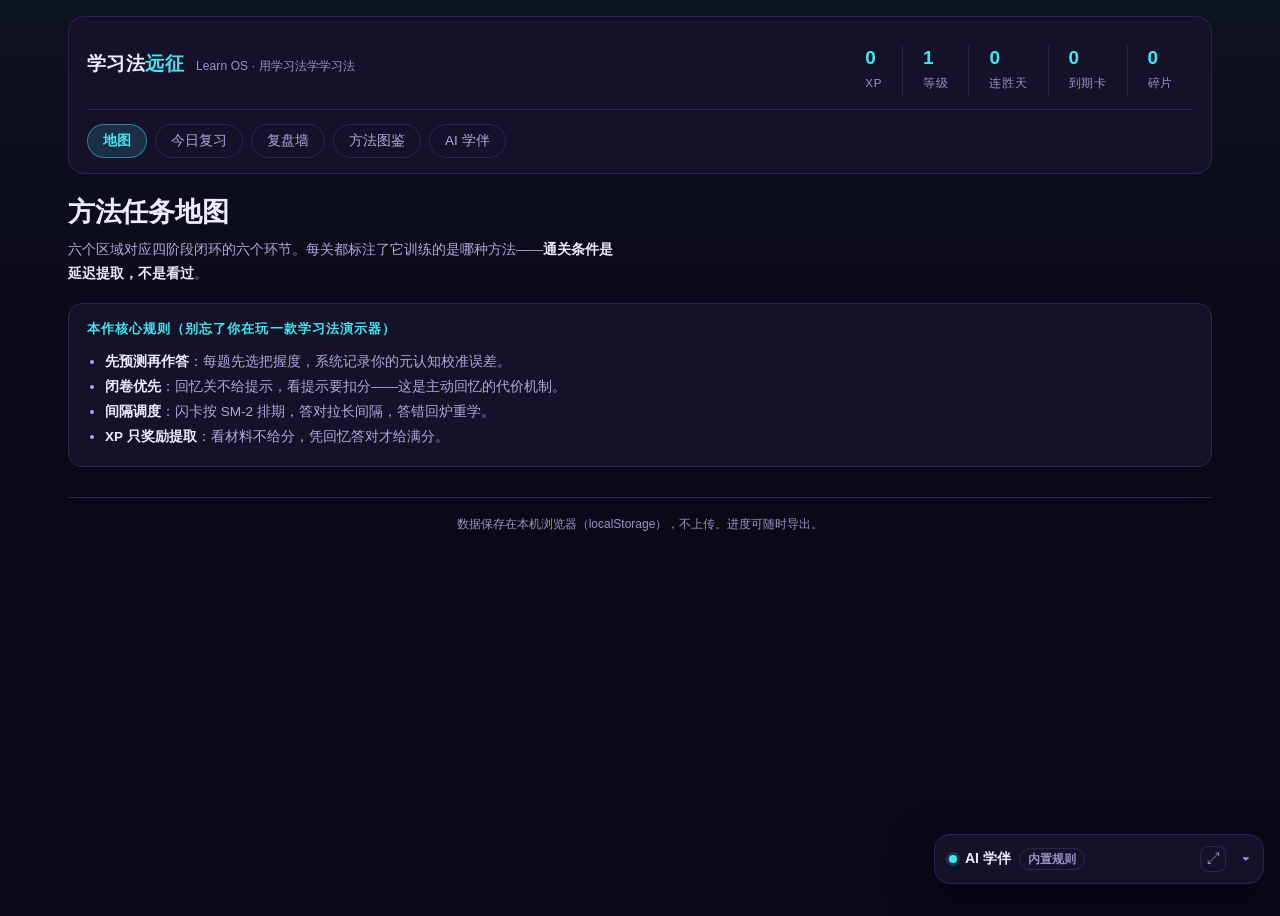
==== commit e2c4350b: "scaffold: 同步「通向实在之路」的最新设计（深空三级表面 / 瀑布流地图 / 楷体长文层 / 学伴分屏） - styles.css 重写为完整设计系统：HUD 网格信息带、780px 正文列宽" ====
--- a/assets/scaffold/index.html
+++ b/assets/scaffold/index.html
@@ -4,6 +4,8 @@
 <meta charset="utf-8">
 <meta name="viewport" content="width=device-width,initial-scale=1,viewport-fit=cover">
 <title>学习法远征 · Learn OS</title>
+<!-- 楷体子集：给长文正文用。文件由 build-kai-font.py 生成，换内容后重跑一次。 -->
+<link rel="stylesheet" href="kai-font.css">
 <link rel="stylesheet" href="styles.css">
 </head>
 <body>
@@ -13,7 +15,7 @@
   <!-- ============ 顶部 HUD ============ -->
   <header class="hud">
     <div class="hud-left">
-      <div class="logo">学习法远征</div>
+      <div class="logo">学习法<b>远征</b></div>
       <div class="sub">Learn OS · 用学习法学学习法</div>
     </div>
     <div class="hud-stats">
@@ -39,12 +41,12 @@
     <section class="view" id="view-map">
       <div class="view-head">
         <h1>方法任务地图</h1>
-        <p>六个区域对应四阶段闭环的六个环节。每关都标注了它训练的是哪种方法——通关条件是延迟提取，不是看过。</p>
+        <p>六个区域对应四阶段闭环的六个环节。每关都标注了它训练的是哪种方法——<b>通关条件是延迟提取，不是看过</b>。</p>
       </div>
       <div class="map" id="map-grid"></div>
 
       <div class="panel">
-        <h2>本作核心规则（别忘了你在玩一款学习法演示器）</h2>
+        <h2 class="panel-t">本作核心规则（别忘了你在玩一款学习法演示器）</h2>
         <ul class="rules">
           <li><b>先预测再作答</b>：每题先选把握度，系统记录你的元认知校准误差。</li>
           <li><b>闭卷优先</b>：回忆关不给提示，看提示要扣分——这是主动回忆的代价机制。</li>
@@ -58,7 +60,7 @@
     <section class="view hidden" id="view-recall">
       <div class="view-head">
         <h1>今日复习队列</h1>
-        <p>SM-2 调度：到期卡优先，新卡每日上限 20 张。评分决定下次出现的时间，答错立刻回炉。</p>
+        <p>SM-2 调度：到期卡优先，新卡每日上限 20 张。评分决定下次出现的时间，答错立刻回炉。队列只从<b>已通关</b>的区域出卡——没读过的内容不会来考你。</p>
       </div>
       <div class="recall-wrap">
         <div class="card-box" id="recall-box">
@@ -88,29 +90,29 @@
       </div>
       <div class="wall-grid">
         <div class="panel">
-          <h2>六区域掌握度</h2>
+          <h2 class="panel-t">六区域掌握度</h2>
           <div id="mastery-rings" class="rings"></div>
         </div>
         <div class="panel">
-          <h2>错因分布</h2>
+          <h2 class="panel-t">错因分布</h2>
           <div id="mistake-bars" class="bars"></div>
           <p class="hint">知识性错误占比下降才算真进步；表达类错误下降可能只是熟练度。</p>
         </div>
         <div class="panel">
-          <h2>元认知校准</h2>
+          <h2 class="panel-t">元认知校准</h2>
           <div id="calib" class="calib"></div>
           <p class="hint">校准误差 = |预测正确率 − 实际正确率|。误差越小，你越清楚自己哪里不会。</p>
         </div>
         <div class="panel">
-          <h2>连胜日历 · 近 14 天</h2>
+          <h2 class="panel-t">连胜日历 · 近 14 天</h2>
           <div id="streak-cal" class="cal"></div>
         </div>
         <div class="panel">
-          <h2>成就</h2>
+          <h2 class="panel-t">成就</h2>
           <div id="achv" class="achv"></div>
         </div>
         <div class="panel">
-          <h2>数据导出</h2>
+          <h2 class="panel-t">数据导出</h2>
           <p class="hint">所有进度可导出，避免平台锁定与黑箱算法。</p>
           <div class="row-btns">
             <button class="btn" id="exp-csv">导出 Anki 卡包 (CSV)</button>
@@ -145,7 +147,7 @@
       </div>
       <div class="prompt-grid" id="prompt-grid"></div>
       <div class="panel">
-        <h2>三条不可让渡的红线</h2>
+        <h2 class="panel-t">三条不可让渡的红线</h2>
         <ul class="rules">
           <li><b>先生成，后辅助</b>：任何任务先独立做，AI 只做批改与追问。</li>
           <li><b>答案不算产出</b>：不看 AI 文本重写一次，才算完成。</li>
@@ -157,6 +159,7 @@
     <!-- ---------- 关卡视图 ---------- -->
     <section class="view hidden" id="view-level">
       <button class="btn ghost back" id="level-back">← 返回地图</button>
+      <button class="btn ghost back" id="readmode-toggle" title="切换精读排版：大字号、宽行距，适合长时间阅读">阅读模式：关</button>
       <div class="level-head">
         <div class="lv-tag" id="lv-tag"></div>
         <h1 id="lv-title"></h1>
@@ -176,16 +179,25 @@
     <div class="npc-head" id="npc-toggle">
       <span class="dot"></span>
       <span>AI 学伴</span>
+      <span class="npc-badge" id="npc-badge">内置规则</span>
+      <button class="npc-exp" id="npc-expand" type="button" aria-label="展开学伴面板为分屏"
+              title="展开为分屏：学伴铺在右侧，和网页并排看">⤢</button>
       <span class="caret">▾</span>
     </div>
     <div class="npc-body" id="npc-body">
+      <div class="npc-modes" id="npc-modes">
+        <button class="btn small on" data-mode="ask" type="button">只追问</button>
+        <button class="btn small" data-mode="review" type="button">批改</button>
+      </div>
       <div class="chat" id="npc-chat"></div>
-      <input id="npc-input" class="npc-input" placeholder="先写下你自己的答案，再让学伴追问…">
+      <textarea id="npc-input" class="npc-input" rows="2"
+                placeholder="先写下你自己的答案，再让学伴追问…（Ctrl/⌘ + Enter 发送）"></textarea>
       <div class="row-btns">
-        <button class="btn small" id="npc-ask">让学伴追问</button>
-        <button class="btn small ghost" id="npc-mode">模式：只追问</button>
-      </div>
-      <div class="npc-tip">学伴默认不给答案。切到"批改"模式才会评价你的作答。</div>
+        <button class="btn small primary" id="npc-ask">发送</button>
+        <button class="btn small ghost" id="npc-clear">清空</button>
+        <button class="btn small ghost" id="npc-export">导出</button>
+      </div>
+      <div class="npc-tip">学伴默认不给答案。切到「批改」模式才会评价你的作答。</div>
     </div>
   </aside>
 
@@ -199,4 +211,4 @@
 <script src="engine.js"></script>
 <script src="app.js"></script>
 </body>
-</html>+</html>
--- a/assets/scaffold/kai-font.css
+++ b/assets/scaffold/kai-font.css
@@ -0,0 +1,16 @@
+/* 精读正文用的楷体，子集内嵌（1306 个字符）。
+   本文件由 build-kai-font.py 生成，勿手改。 */
+@font-face{
+  font-family:"KaiSubset";
+  font-style:normal;
+  font-weight:400;
+  font-display:swap;
+  src:url([data-uri]